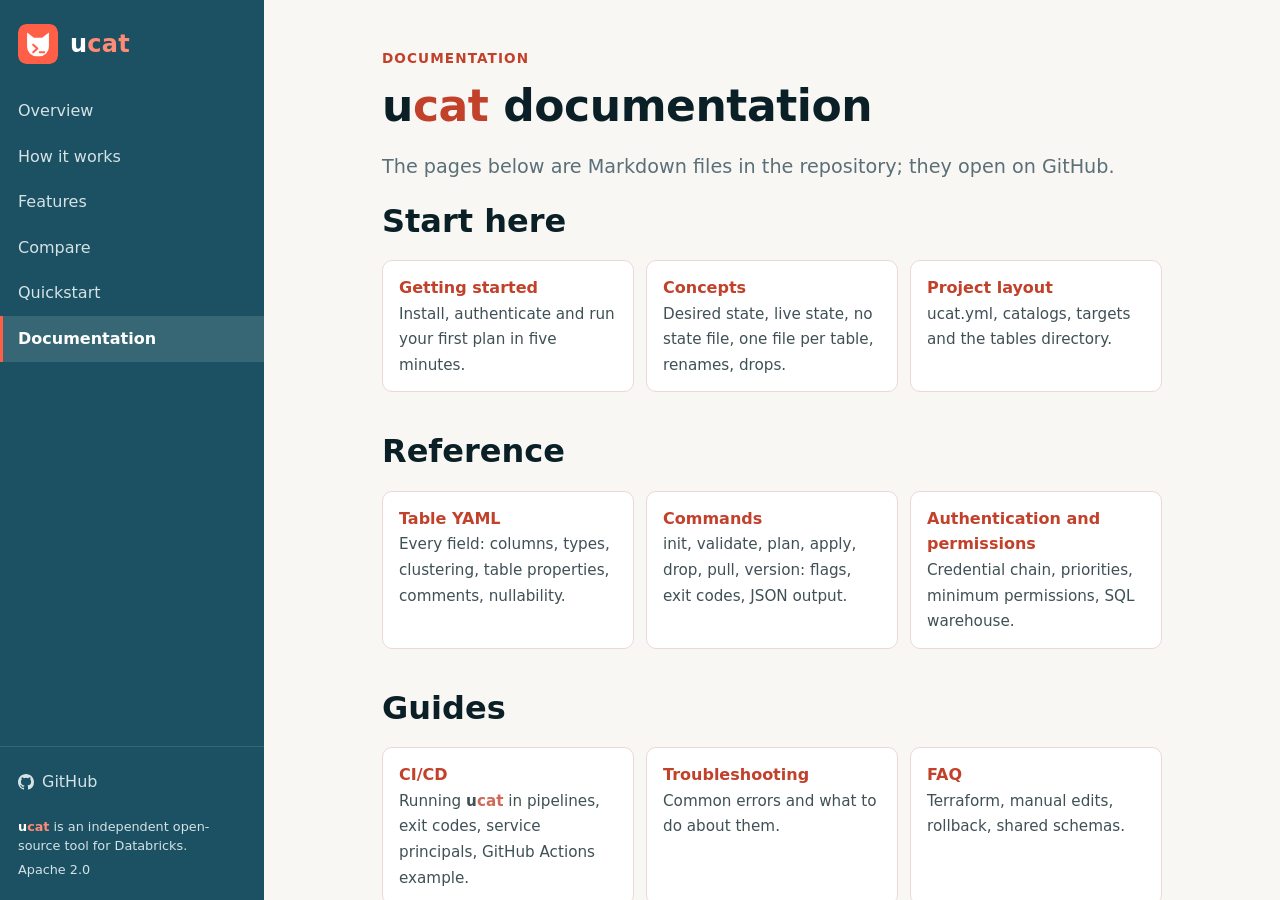
==== docs/documentation.html @ d8d9d3b6 "ucat v1.0.0" ====
<!doctype html>
<html lang="en">
<head>
  <meta charset="utf-8">
  <meta name="viewport" content="width=device-width, initial-scale=1">
  <title>Documentation - ucat</title>
  <meta name="description" content="ucat documentation: getting started, concepts, YAML reference, commands, authentication, CI/CD, limitations.">
  <script>document.documentElement.className = "js";</script>
  <link rel="stylesheet" href="assets/style.css">
  <link rel="icon" type="image/svg+xml" href="assets/favicon.svg">
</head>
<body>
  <a class="skip" href="#main">Skip to content</a>
  <div class="shell">
    <aside class="sidebar">
      <div class="sb-head">
        <a class="brand" href="index.html#overview"><img src="assets/ucat-icon-tile.svg" width="40" height="40" alt=""><span class="wm">u<span>cat</span></span></a>
        <button class="menu-btn" type="button" aria-expanded="false" aria-controls="menu">Menu</button>
      </div>
      <nav id="menu" aria-label="Main">
        <ul>
          <li><a class="item" href="index.html#overview">Overview</a></li>
          <li><a class="item" href="index.html#how-it-works">How it works</a></li>
          <li><a class="item" href="index.html#features">Features</a></li>
          <li><a class="item" href="index.html#compare">Compare</a></li>
          <li><a class="item" href="index.html#quickstart">Quickstart</a></li>
          <li><a class="item" href="documentation.html" aria-current="page" data-keep>Documentation</a></li>
        </ul>
        <div class="sb-foot">
          <ul>
            <li><a class="item" href="https://github.com/ninilich/ucat"><svg class="sb-ico" width="16" height="16" viewBox="0 0 16 16" aria-hidden="true" focusable="false"><path d="M8 0C3.58 0 0 3.58 0 8c0 3.54 2.29 6.53 5.47 7.59.4.07.55-.17.55-.38 0-.19-.01-.82-.01-1.49-2.01.37-2.53-.49-2.69-.94-.09-.23-.48-.94-.82-1.13-.28-.15-.68-.52-.01-.53.63-.01 1.08.58 1.23.82.72 1.21 1.87.87 2.33.66.07-.52.28-.87.51-1.07-1.78-.2-3.64-.89-3.64-3.95 0-.87.31-1.59.82-2.15-.08-.2-.36-1.02.08-2.12 0 0 .67-.21 2.2.82a7.6 7.6 0 0 1 4 0c1.53-1.04 2.2-.82 2.2-.82.44 1.1.16 1.92.08 2.12.51.56.82 1.27.82 2.15 0 3.07-1.87 3.75-3.65 3.95.29.25.54.73.54 1.48 0 1.07-.01 1.93-.01 2.2 0 .21.15.46.55.38A8.01 8.01 0 0 0 16 8c0-4.42-3.58-8-8-8z"/></svg>GitHub</a></li>
          </ul>
          <p class="sb-legal"><span class="uc">u<span>cat</span></span> is an independent open-source tool for Databricks.<span>Apache 2.0</span></p>
        </div>
      </nav>
    </aside>

    <main id="main">
    <section class="panel" id="documentation" data-title="Documentation">
              <p class="eyebrow">Documentation</p>
        <h1 tabindex="-1"><span class="uc">u<span>cat</span></span> documentation</h1>
        <p class="lead">The pages below are Markdown files in the repository; they open on GitHub.</p>

        <h2>Start here</h2>
        <ul class="doclist">
          <li><a href="https://github.com/ninilich/ucat/blob/main/docs/getting-started.md"><strong>Getting started</strong><span>Install, authenticate and run your first plan in five minutes.</span></a></li>
          <li><a href="https://github.com/ninilich/ucat/blob/main/docs/concepts.md"><strong>Concepts</strong><span>Desired state, live state, no state file, one file per table, renames, drops.</span></a></li>
          <li><a href="https://github.com/ninilich/ucat/blob/main/docs/project-layout.md"><strong>Project layout</strong><span>ucat.yml, catalogs, targets and the tables directory.</span></a></li>
        </ul>

        <h2 class="docgroup">Reference</h2>
        <ul class="doclist">
          <li><a href="https://github.com/ninilich/ucat/blob/main/docs/table-yaml.md"><strong>Table YAML</strong><span>Every field: columns, types, clustering, table properties, comments, nullability.</span></a></li>
          <li><a href="https://github.com/ninilich/ucat/blob/main/docs/commands.md"><strong>Commands</strong><span>init, validate, plan, apply, drop, pull, version: flags, exit codes, JSON output.</span></a></li>
          <li><a href="https://github.com/ninilich/ucat/blob/main/docs/authentication.md"><strong>Authentication and permissions</strong><span>Credential chain, priorities, minimum permissions, SQL warehouse.</span></a></li>
        </ul>

        <h2 class="docgroup">Guides</h2>
        <ul class="doclist">
          <li><a href="https://github.com/ninilich/ucat/blob/main/docs/ci-cd.md"><strong>CI/CD</strong><span>Running <span class="uc">u<span>cat</span></span> in pipelines, exit codes, service principals, GitHub Actions example.</span></a></li>
          <li><a href="https://github.com/ninilich/ucat/blob/main/docs/troubleshooting.md"><strong>Troubleshooting</strong><span>Common errors and what to do about them.</span></a></li>
          <li><a href="https://github.com/ninilich/ucat/blob/main/docs/faq.md"><strong>FAQ</strong><span>Terraform, manual edits, rollback, shared schemas.</span></a></li>
          <li><a href="index.html#compare"><strong>Comparison</strong><span><span class="uc">u<span>cat</span></span> next to Terraform, Bundles and Lakeflow, dbt, Atlas and notebooks.</span></a></li>
        </ul>

        <h2 class="docgroup">Limits and project</h2>
        <ul class="doclist">
          <li><a href="https://github.com/ninilich/ucat/blob/main/docs/limitations.md"><strong>Limitations</strong><span>What v1 does and does not do.</span></a></li>
          <li><a href="https://github.com/ninilich/ucat/blob/main/ROADMAP.md"><strong>Roadmap</strong><span>What is planned after v1 and how priorities are set.</span></a></li>
          <li><a href="https://github.com/ninilich/ucat/blob/main/CONTRIBUTING.md"><strong>Contributing</strong><span>How to build, test and send a change; the architecture is in docs/contributing.</span></a></li>
        </ul>
    </section>
    </main>
  </div>
  <script src="assets/site.js"></script>
</body>
</html>
---- docs/assets/style.css ----
/* ucat site: one stylesheet for all pages. Light theme only, no external fonts. */
:root {
  --coral: #FF5F46;
  --pink: #FABFBA;
  --blush: #F8DEDC;
  --coral-text: #C2412B;
  --teal: #1B5162;
  --teal-2: #2A6A7E;
  --teal-deep: #103642;
  --slate: #618794;
  --green: #1F7A5C;
  --blue: #2272B4;
  --oat: #F9F7F4;
  --ink: #0B2026;
  --muted: #5A6F77;
  --line: #EAD9D6;
  --surface: #FFFFFF;
  --side-ink: #FFFFFF;
  --side-muted: #D5E2E6;
  --sidew: 264px;
  --maxw: 860px;
}

* { box-sizing: border-box; }
html { color-scheme: light; }
body {
  margin: 0;
  background: var(--oat);
  color: var(--ink);
  font: 16px/1.6 system-ui, -apple-system, "Segoe UI", Roboto, sans-serif;
}
a { color: var(--coral-text); }
a:hover { text-decoration-thickness: 2px; }
:focus-visible { outline: 3px solid var(--blue); outline-offset: 2px; border-radius: 3px; }
code, pre { font-family: ui-monospace, SFMono-Regular, Menlo, Consolas, monospace; }
code { background: rgba(194, 65, 43, 0.09); padding: 0.1em 0.35em; border-radius: 4px; font-size: 0.92em; }
pre {
  background: var(--teal-deep); color: #E8EEF0;
  padding: 16px 18px; border-radius: 8px; overflow-x: auto;
  font-size: 0.9rem; line-height: 1.5; max-width: 100%;
}
pre code { background: none; padding: 0; color: inherit; }
img { max-width: 100%; height: auto; }

.skip { position: absolute; left: 8px; top: -60px; z-index: 100; background: var(--ink); color: #fff; padding: 8px 14px; border-radius: 6px; }
.skip:focus { top: 8px; }

/* shell: sidebar + content */
.shell { display: block; }
.sidebar { background: var(--teal); color: var(--side-ink); }
.sb-head { display: flex; align-items: center; justify-content: space-between; padding: 16px 18px; }
.brand { display: inline-flex; align-items: center; gap: 12px; text-decoration: none; color: var(--side-ink); font-weight: 700; font-size: 1.5rem; letter-spacing: 0.01em; }
.brand img { display: block; border-radius: 8px; }
.brand .wm span { color: #FF8A75; } /* lighter coral: 3.8:1 on the teal sidebar */
.menu-btn {
  display: none; font: inherit; font-weight: 600; color: var(--side-ink);
  background: transparent; border: 1px solid var(--slate); border-radius: 8px; padding: 7px 14px; cursor: pointer;
}
.menu-btn:hover { background: var(--teal-2); }
.sidebar :focus-visible { outline-color: #fff; }
#menu { display: flex; flex-direction: column; padding: 4px 0 16px; }
#menu ul { list-style: none; margin: 0; padding: 0; }
#menu a.item {
  display: block; padding: 10px 18px 10px 15px; border-left: 3px solid transparent;
  color: var(--side-muted); text-decoration: none; font-size: 1rem;
}
#menu a.item:hover { background: rgba(255, 255, 255, 0.08); color: #fff; }
#menu a.item[aria-current="page"] { border-left-color: var(--coral); background: rgba(255, 255, 255, 0.12); color: #fff; font-weight: 700; }
.sb-foot { margin-top: 12px; padding-top: 12px; border-top: 1px solid var(--teal-2); }
.sb-legal { margin: 14px 18px 0; font-size: 0.8rem; line-height: 1.45; color: var(--side-muted); }
.sb-legal > span:not(.uc) { display: block; margin-top: 6px; }

/* content panels */
main { outline: none; }
.panel { max-width: var(--maxw); margin: 0 auto; padding: 48px 40px 64px; }
#compare.panel { max-width: 1180px; } /* the matrix needs the room: six tools and the criteria column */
.panel :is(h1, h2):focus { outline: none; }
.js .panel { display: none; }
.js .panel.active { display: block; animation: fade 0.2s ease-out; }
@keyframes fade { from { opacity: 0; transform: translateY(4px); } to { opacity: 1; transform: none; } }
.panel + .panel { border-top: 1px solid var(--line); }
.js .panel + .panel { border-top: none; }

h1, h2, h3 { line-height: 1.2; margin: 0 0 12px; }
h1 { font-size: clamp(2rem, 4.5vw, 2.75rem); letter-spacing: -0.01em; }
h2 { font-size: clamp(1.6rem, 3vw, 2rem); }
h3 { font-size: 1.1rem; }
.lead { font-size: 1.2rem; color: var(--muted); max-width: 40em; }
.eyebrow { color: var(--coral-text); font-weight: 700; font-size: 0.85rem; text-transform: uppercase; letter-spacing: 0.08em; margin: 0 0 8px; }
.sub { margin-top: 48px; padding-top: 32px; border-top: 1px solid var(--line); }

/* hero and mascot headers */
.hero { display: grid; grid-template-columns: 1fr 240px; gap: 32px; align-items: center; }
.hero img, .head-mascot img { display: block; }
.head-mascot { display: flex; align-items: center; justify-content: space-between; gap: 24px; }
.head-mascot > div { min-width: 0; }
.head-mascot img { flex: none; }
.actions { display: flex; gap: 12px; flex-wrap: wrap; margin-top: 24px; }
.btn {
  display: inline-block; padding: 10px 20px; border-radius: 8px; text-decoration: none;
  font-weight: 700; font-size: 1.2rem; border: 2px solid var(--coral);
}
.btn.primary { background: var(--coral); color: var(--ink); }
.btn.primary:hover { background: var(--pink); border-color: var(--pink); }
.btn.secondary { color: var(--coral-text); border-color: var(--coral-text); background: transparent; }
.btn.secondary:hover { background: var(--surface); }

.demo { margin-top: 32px; }
.demo img { max-width: 100%; border-radius: 8px; border: 1px solid var(--line); }
.placeholder { border: 2px dashed var(--pink); border-radius: 8px; padding: 40px 16px; text-align: center; color: var(--muted); background: var(--surface); }
/* the word "ucat" in running text: bold, two colours like the logo */
.uc { font-weight: 700; color: var(--ink); }
.uc span { color: var(--coral-text); }
.sidebar .uc { color: #fff; }
.sidebar .uc span { color: #FF8A75; }
.eyebrow { margin: 0 0 10px; font-size: 0.85rem; font-weight: 700; letter-spacing: 0.08em; text-transform: uppercase; color: var(--coral-text); }
.tagline { margin: 18px 0 0; font-size: 1.1rem; font-weight: 700; letter-spacing: 0.02em; color: var(--coral-text); }
.legal { margin-top: 40px; padding-top: 16px; border-top: 1px solid var(--line); font-size: 0.8rem; color: var(--muted); }

/* grids, steps, cards */
.grid { display: grid; gap: 16px; grid-template-columns: repeat(auto-fit, minmax(240px, 1fr)); margin-top: 20px; }
.card { background: var(--surface); border: 1px solid var(--line); border-radius: 10px; padding: 18px; }
.card p { margin: 0; color: var(--muted); }
.card.key { grid-column: 1 / -1; border-left: 4px solid var(--coral); }
.card.key h3 { font-size: 1.25rem; }
.feat-rows { margin-top: 20px; }
.feat { display: grid; grid-template-columns: 1fr; gap: 16px; align-items: center; padding: 22px 0; border-top: 1px solid var(--line); }
.feat:last-child { margin-bottom: 8px; }
.feat-text { border-left: 4px solid var(--coral); padding-left: 16px; }
.feat-text h3 { margin: 0 0 6px; font-size: 1.25rem; }
.feat-text p { margin: 0; color: var(--muted); }
.feat pre { margin: 0; font-size: 0.82rem; }
@media (min-width: 860px) {
  .feat { grid-template-columns: 1fr 1fr; gap: 32px; }
}
@media (min-width: 1100px) {
  .grid.features { grid-template-columns: repeat(3, 1fr); }
}
.card:hover { background: var(--blush); }
.card:hover p { color: var(--ink); }
.steps { counter-reset: step; list-style: none; padding: 0; margin: 20px 0 0; display: grid; gap: 16px; }
.steps li { counter-increment: step; background: var(--surface); border: 1px solid var(--line); border-radius: 10px; padding: 18px 18px 18px 64px; position: relative; min-width: 0; }
.steps li::before {
  content: counter(step); position: absolute; left: 18px; top: 16px;
  width: 32px; height: 32px; border-radius: 50%; background: var(--coral); color: var(--ink);
  display: grid; place-items: center; font-weight: 700; font-size: 1.15rem;
}
.steps li pre { margin: 10px 0 0; }

.steps li.has-cato { padding-right: 190px; min-height: 150px; }
.steps li .step-cato { position: absolute; right: 14px; bottom: 10px; width: 150px; height: 150px; }
.sb-ico { vertical-align: -3px; margin-right: 8px; fill: currentColor; }
.legal a { color: var(--coral-text); }
.legal .oss { display: block; margin-bottom: 6px; }

/* comparison matrix: a real table on wide screens, stacked blocks below 1200px. Nothing scrolls sideways. */
.tablewrap { margin-top: 20px; }
.matrix { border-collapse: separate; border-spacing: 0; width: 100%; background: var(--surface); font-size: 0.92rem; line-height: 1.45; }
.matrix th, .matrix td { text-align: left; vertical-align: top; overflow-wrap: anywhere; }
.matrix thead th { vertical-align: middle; font-weight: 700; line-height: 1.25; }
.matrix thead th .hn { font-size: 1rem; }
.matrix .sub2 { display: block; margin-top: 3px; font-size: 0.75rem; font-weight: 400; overflow-wrap: normal; }
.matrix th[scope="row"] { font-weight: 700; }
.matrix th.corner { background: var(--surface); }
.hd { display: inline-flex; align-items: center; gap: 6px; }
.hd .hn { min-width: 0; }
/* tool colours: header cells and the stacked-layout chips share them */
.c-ucat, td[data-tool="ucat"]::before { background: var(--teal); color: #fff; }
.c-tf, td[data-tool="Terraform"]::before { background: #7B42BC; color: #fff; }
.c-bl, td[data-tool="Bundles + Lakeflow"]::before { background: #1B3139; color: #fff; }
.c-dbt, td[data-tool="dbt"]::before { background: #FF694A; color: var(--ink); }
.c-atlas, td[data-tool="Atlas"]::before { background: #4E6B77; color: #fff; }
.c-nb, td[data-tool="Notebooks"]::before { background: #5F6B70; color: #fff; }
.matrix thead .c-ucat .uc, .matrix thead .c-ucat .uc span { color: #fff; }
.matrix thead .c-ucat .uc span { color: #FFB3A6; }
.matrix td::before { display: none; }
.matrix td.mkc { text-align: center; vertical-align: middle; }
.sr { position: absolute; width: 1px; height: 1px; overflow: hidden; clip: rect(0 0 0 0); white-space: nowrap; }
.mk { display: inline-block; font-size: 1.25rem; line-height: 1; font-style: normal; }
.mk-yes { color: var(--teal); }
.mk-part { color: var(--coral-text); }
.mk-no { color: var(--muted); }
.mkbtn { font: inherit; font-size: 1.25rem; line-height: 1; background: none; border: 0; padding: 4px 6px; cursor: help; border-radius: 6px; }
.mkbtn:hover { background: var(--blush); }
.tip {
  flex: none; width: 20px; height: 20px; padding: 0; border-radius: 50%; cursor: help;
  font: italic 700 0.78rem/1 Georgia, "Times New Roman", serif; display: inline-grid; place-items: center;
  background: transparent; color: inherit; border: 1.5px solid currentColor; opacity: 0.85;
}
.tip:hover, .tip[aria-expanded="true"] { opacity: 1; background: rgba(255, 255, 255, 0.22); }
.matrix th[scope="row"] .tip { color: var(--teal); }
.matrix th[scope="row"] .tip:hover, .matrix th[scope="row"] .tip[aria-expanded="true"] { background: var(--blush); }
.c-dbt .tip:hover, .c-dbt .tip[aria-expanded="true"] { background: rgba(11, 32, 38, 0.15); }
.matrix thead :focus-visible { outline-color: #fff; }
.matrix thead .c-dbt :focus-visible { outline-color: var(--ink); }
.tipbox {
  position: fixed; z-index: 60; left: 0; top: 0; width: max-content; max-width: min(340px, calc(100vw - 16px));
  background: var(--ink); color: #fff; padding: 10px 12px; border-radius: 8px; font-size: 0.88rem; line-height: 1.45;
  font-weight: 400; text-align: left; box-shadow: 0 8px 24px rgba(11, 32, 38, 0.3);
}
.tipbox[hidden] { display: none; }
.legend { margin: 12px 0 0; font-size: 0.9rem; color: var(--muted); }
.legend .mk { font-size: 1rem; margin-left: 10px; vertical-align: -1px; }
.legend .mk:first-child { margin-left: 0; }
.matrix .em, .cmp-blocks .em { font-weight: 700; text-decoration: underline; text-decoration-color: var(--coral); text-decoration-thickness: 2px; text-underline-offset: 3px; }
.cmp-blocks { margin-top: 36px; }
.cmp-blocks h3 { margin-top: 24px; }
.cmp-blocks h3:first-child { margin-top: 0; }
.cmp-blocks p, .cmp-blocks ul { margin: 0 0 10px; }
.cmp-blocks ul { padding-left: 1.3em; }
.cmp-blocks details.more { margin: 18px 0 0; border: 1px solid var(--line); border-radius: 8px; padding: 0 16px; }
.cmp-blocks details.more > summary { cursor: pointer; padding: 12px 0; font-weight: 600; }
.cmp-blocks details.more[open] > summary { border-bottom: 1px solid var(--line); margin-bottom: 12px; }
.cmp-blocks details.more p, .cmp-blocks details.more ul { font-size: 0.92rem; }
.cmp-blocks details.more > :last-child { margin-bottom: 14px; }
.cmp-blocks .foot { margin-top: 28px; padding-top: 14px; border-top: 1px solid var(--line); font-size: 0.8rem; color: var(--muted); }

/* wide: fit the panel, six equal tool columns */
@media (min-width: 1200px) {
  #compare.panel { max-width: 1180px; padding-left: 24px; padding-right: 24px; }
  .tablewrap { border: 1px solid var(--line); border-radius: 8px; overflow: hidden; }
  .matrix { table-layout: fixed; font-size: 0.85rem; line-height: 1.4; }
  .matrix th, .matrix td { padding: 8px 9px; border-right: 1px solid var(--line); border-bottom: 1px solid var(--line); }
  .matrix th.corner, .matrix th[scope="row"] { width: 170px; }
  .matrix th[scope="row"] .hn { font-size: 0.85rem; }
  .matrix thead th .hn { font-size: 0.92rem; }
  .matrix .sub2 { font-size: 0.68rem; }
  .matrix tr.last > * { border-bottom: 0; }
  .matrix tr > :last-child { border-right: 0; }
  .matrix td.u, .matrix th.c-ucat { border-left: 2px solid var(--teal); border-right: 2px solid var(--teal); }
  .matrix td.u { background: rgba(248, 222, 220, 0.5); }
  .matrix tr.last > td.u { border-bottom: 2px solid var(--teal); }
  .tip { width: 18px; height: 18px; font-size: 0.72rem; }
  .hd { gap: 5px; }
}

/* below 1200px: one block per criterion, one line per tool */
@media (max-width: 1199px) {
  .matrix, .matrix tbody { display: block; }
  .matrix thead { display: block; margin-bottom: 14px; }
  .matrix thead tr { display: flex; flex-wrap: wrap; gap: 6px; }
  .matrix thead th.corner { display: none; }
  .matrix thead th { display: block; padding: 6px 10px; border-radius: 999px; font-size: 0.85rem; }
  .matrix thead .hd { gap: 6px; }
  .matrix thead .hn { font-size: 0.85rem; }
  .matrix thead .sub2 { display: none; }
  .matrix tbody tr { display: block; background: var(--surface); border: 1px solid var(--line); border-radius: 10px; padding: 12px 14px; margin-bottom: 12px; }
  .matrix th[scope="row"] { display: block; padding: 0 0 8px; margin-bottom: 4px; border-bottom: 1px solid var(--line); }
  .matrix td { display: flex; align-items: flex-start; gap: 10px; padding: 7px 8px; border-radius: 6px; }
  .matrix td.mkc { text-align: left; align-items: center; }
  .matrix td::before {
    content: attr(data-tool); display: block; flex: none; width: 8.6rem; padding: 2px 8px; border-radius: 999px;
    font-size: 0.78rem; font-weight: 700; line-height: 1.35; text-align: center;
  }
  .matrix td.u { background: rgba(248, 222, 220, 0.6); }
  .matrix .mkbtn { padding: 0 4px; }
}

/* docs list */
.docgroup { margin: 40px 0 0; }
.doclist { list-style: none; padding: 0; margin: 20px 0 0; display: grid; gap: 12px; grid-template-columns: repeat(auto-fit, minmax(240px, 1fr)); }
.doclist a { display: block; height: 100%; background: var(--surface); border: 1px solid var(--line); border-radius: 10px; padding: 14px 16px; text-decoration: none; color: var(--ink); }
.doclist a:hover { border-color: var(--coral); background: var(--blush); }
.doclist strong { display: block; color: var(--coral-text); }
.doclist a > span { color: var(--ink); opacity: .78; font-size: 0.95rem; }

/* desktop: fixed sidebar, only the panel area scrolls */
@media (min-width: 900px) {
  body { overflow: hidden; }
  .sidebar { position: fixed; inset: 0 auto 0 0; width: var(--sidew); overflow-y: auto; }
  .sb-head { padding: 24px 18px 20px; }
  #menu { min-height: calc(100vh - 88px); }
  .sb-foot { margin-top: auto; }
  main { margin-left: var(--sidew); height: 100vh; overflow-y: auto; }
}

/* mobile: sticky top bar with drawer */
@media (max-width: 899px) {
  .js .sidebar { position: sticky; top: 0; z-index: 20; }
  .sb-head { padding: 10px 16px; }
  .brand { font-size: 1.3rem; }
  .js .menu-btn { display: inline-block; }
  .js #menu { display: none; position: absolute; top: 100%; left: 0; right: 0; background: var(--teal); max-height: calc(100vh - 64px); overflow-y: auto; border-top: 1px solid var(--teal-2); box-shadow: 0 12px 24px rgba(11, 32, 38, 0.3); }
  .js .sidebar.open #menu { display: flex; }
  .panel { padding: 32px 16px 48px; scroll-margin-top: 64px; }
  .hero { grid-template-columns: 1fr; }
  .hero img { order: 2; width: 200px; height: 200px; }
  .head-mascot img { width: 110px; height: 110px; }
  .steps li .step-cato { width: 120px; height: 120px; }
  .btn { font-size: 1.1rem; }
}
@media (max-width: 480px) {
  .head-mascot { align-items: flex-start; }
  .head-mascot img { width: 84px; height: 84px; }
  .steps li { padding-left: 56px; }
  .steps li.has-cato { padding-right: 18px; padding-bottom: 130px; min-height: 0; }
  .steps li .step-cato { width: 110px; height: 110px; }
  .steps li::before { left: 14px; }
}
@media (prefers-reduced-motion: reduce) {
  .js .panel.active { animation: none; }
  * { scroll-behavior: auto !important; transition: none !important; }
}
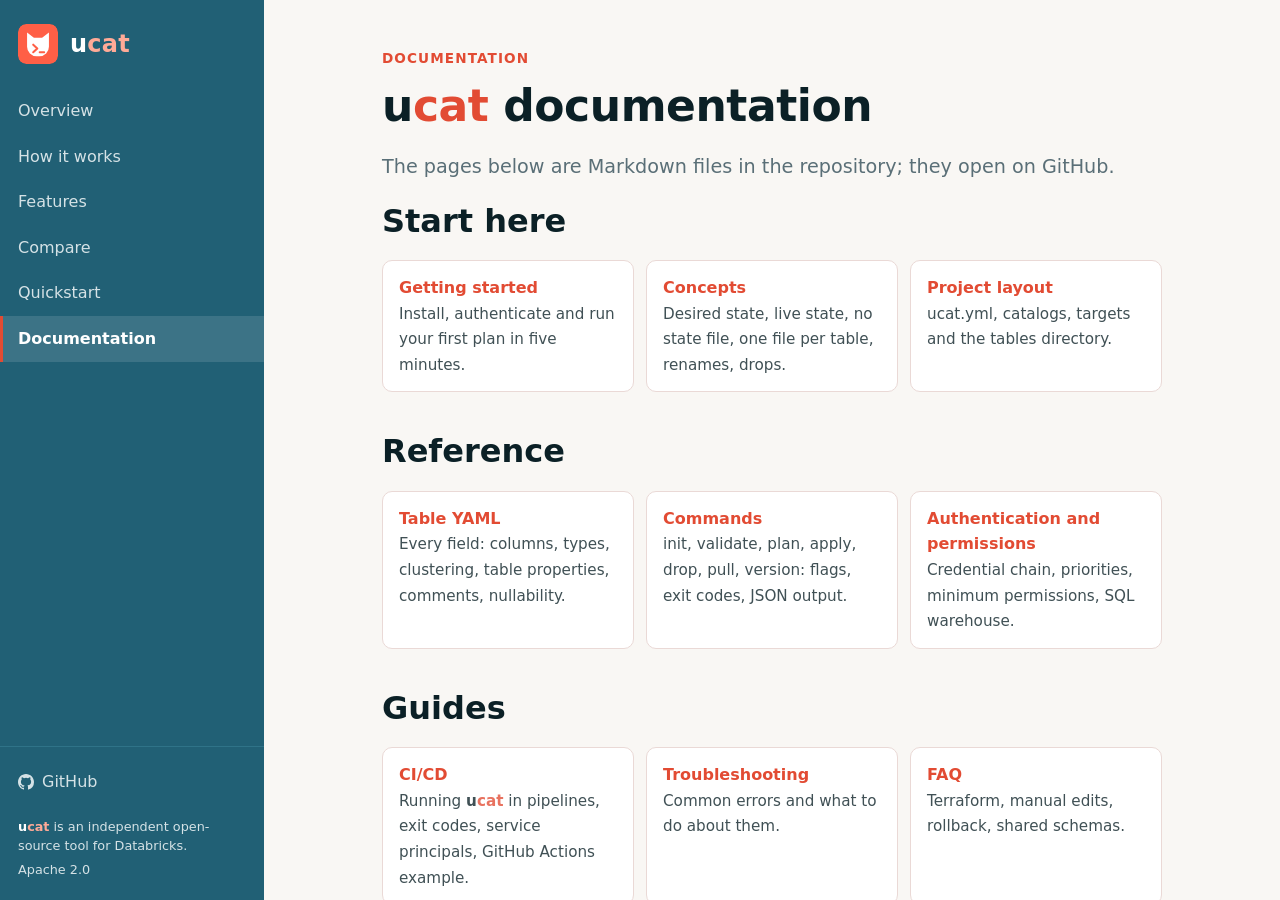
==== commit a063c4cf: "docs: add Cloudflare Web Analytics to the site A cookie-free visitor counter on the landing page and" ====
--- a/docs/documentation.html
+++ b/docs/documentation.html
@@ -73,5 +73,6 @@
     </main>
   </div>
   <script src="assets/site.js"></script>
+<!-- Cloudflare Web Analytics --><script type='module' src='https://static.cloudflareinsights.com/beacon.min.js' data-cf-beacon='{"token": "ea45c679526c4602862a00fd9deb9301"}'></script><!-- End Cloudflare Web Analytics -->
 </body>
 </html>
--- a/docs/assets/style.css
+++ b/docs/assets/style.css
@@ -1,12 +1,12 @@
 /* ucat site: one stylesheet for all pages. Light theme only, no external fonts. */
 :root {
-  --coral: #FF5F46;
+  --coral: #E24B33;
   --pink: #FABFBA;
   --blush: #F8DEDC;
-  --coral-text: #C2412B;
-  --teal: #1B5162;
-  --teal-2: #2A6A7E;
-  --teal-deep: #103642;
+  --coral-text: #E24B33;
+  --teal: #216075;
+  --teal-2: #2F7388;
+  --teal-deep: #1A4C5F;
   --slate: #618794;
   --green: #1F7A5C;
   --blue: #2272B4;
@@ -33,7 +33,7 @@
 a:hover { text-decoration-thickness: 2px; }
 :focus-visible { outline: 3px solid var(--blue); outline-offset: 2px; border-radius: 3px; }
 code, pre { font-family: ui-monospace, SFMono-Regular, Menlo, Consolas, monospace; }
-code { background: rgba(194, 65, 43, 0.09); padding: 0.1em 0.35em; border-radius: 4px; font-size: 0.92em; }
+code { background: rgba(226, 75, 51, 0.09); padding: 0.1em 0.35em; border-radius: 4px; font-size: 0.92em; }
 pre {
   background: var(--teal-deep); color: #E8EEF0;
   padding: 16px 18px; border-radius: 8px; overflow-x: auto;
@@ -51,7 +51,7 @@
 .sb-head { display: flex; align-items: center; justify-content: space-between; padding: 16px 18px; }
 .brand { display: inline-flex; align-items: center; gap: 12px; text-decoration: none; color: var(--side-ink); font-weight: 700; font-size: 1.5rem; letter-spacing: 0.01em; }
 .brand img { display: block; border-radius: 8px; }
-.brand .wm span { color: #FF8A75; } /* lighter coral: 3.8:1 on the teal sidebar */
+.brand .wm span { color: #FFAA97; } /* lighter coral: 3.8:1 on the teal sidebar */
 .menu-btn {
   display: none; font: inherit; font-weight: 600; color: var(--side-ink);
   background: transparent; border: 1px solid var(--slate); border-radius: 8px; padding: 7px 14px; cursor: pointer;
@@ -73,7 +73,7 @@
 /* content panels */
 main { outline: none; }
 .panel { max-width: var(--maxw); margin: 0 auto; padding: 48px 40px 64px; }
-#compare.panel { max-width: 1180px; } /* the matrix needs the room: six tools and the criteria column */
+#compare.panel { max-width: 1240px; } /* the matrix needs the room: seven tools and the criteria column */
 .panel :is(h1, h2):focus { outline: none; }
 .js .panel { display: none; }
 .js .panel.active { display: block; animation: fade 0.2s ease-out; }
@@ -100,7 +100,7 @@
   display: inline-block; padding: 10px 20px; border-radius: 8px; text-decoration: none;
   font-weight: 700; font-size: 1.2rem; border: 2px solid var(--coral);
 }
-.btn.primary { background: var(--coral); color: var(--ink); }
+.btn.primary { background: var(--coral); color: #fff; }
 .btn.primary:hover { background: var(--pink); border-color: var(--pink); }
 .btn.secondary { color: var(--coral-text); border-color: var(--coral-text); background: transparent; }
 .btn.secondary:hover { background: var(--surface); }
@@ -112,9 +112,14 @@
 .uc { font-weight: 700; color: var(--ink); }
 .uc span { color: var(--coral-text); }
 .sidebar .uc { color: #fff; }
-.sidebar .uc span { color: #FF8A75; }
+.sidebar .uc span { color: #FFAA97; }
 .eyebrow { margin: 0 0 10px; font-size: 0.85rem; font-weight: 700; letter-spacing: 0.08em; text-transform: uppercase; color: var(--coral-text); }
 .tagline { margin: 18px 0 0; font-size: 1.1rem; font-weight: 700; letter-spacing: 0.02em; color: var(--coral-text); }
+.trust { list-style: none; margin: 28px 0 0; padding: 12px 16px; display: flex; flex-wrap: wrap; gap: 6px 22px; border: 1px solid var(--line); border-radius: 10px; background: var(--surface); font-size: 0.9rem; }
+.trust li { display: flex; align-items: center; gap: 8px; }
+.trust li::before { content: ""; width: 8px; height: 8px; border-radius: 50%; background: var(--green); flex: none; }
+.trust a { color: var(--ink); text-decoration: none; border-bottom: 1px solid var(--line); }
+.trust a:hover, .trust a:focus-visible { color: var(--coral-text); border-bottom-color: var(--coral-text); }
 .legal { margin-top: 40px; padding-top: 16px; border-top: 1px solid var(--line); font-size: 0.8rem; color: var(--muted); }
 
 /* grids, steps, cards */
@@ -142,7 +147,7 @@
 .steps li { counter-increment: step; background: var(--surface); border: 1px solid var(--line); border-radius: 10px; padding: 18px 18px 18px 64px; position: relative; min-width: 0; }
 .steps li::before {
   content: counter(step); position: absolute; left: 18px; top: 16px;
-  width: 32px; height: 32px; border-radius: 50%; background: var(--coral); color: var(--ink);
+  width: 32px; height: 32px; border-radius: 50%; background: var(--coral); color: #fff;
   display: grid; place-items: center; font-weight: 700; font-size: 1.15rem;
 }
 .steps li pre { margin: 10px 0 0; }
@@ -170,6 +175,7 @@
 .c-bl, td[data-tool="Bundles + Lakeflow"]::before { background: #1B3139; color: #fff; }
 .c-dbt, td[data-tool="dbt"]::before { background: #FF694A; color: var(--ink); }
 .c-atlas, td[data-tool="Atlas"]::before { background: #4E6B77; color: #fff; }
+.c-lb, td[data-tool="Liquibase"]::before { background: #2962FF; color: #fff; }
 .c-nb, td[data-tool="Notebooks"]::before { background: #5F6B70; color: #fff; }
 .matrix thead .c-ucat .uc, .matrix thead .c-ucat .uc span { color: #fff; }
 .matrix thead .c-ucat .uc span { color: #FFB3A6; }
@@ -215,7 +221,7 @@
 .cmp-blocks details.more > :last-child { margin-bottom: 14px; }
 .cmp-blocks .foot { margin-top: 28px; padding-top: 14px; border-top: 1px solid var(--line); font-size: 0.8rem; color: var(--muted); }
 
-/* wide: fit the panel, six equal tool columns */
+/* wide: fit the panel, seven equal tool columns */
 @media (min-width: 1200px) {
   #compare.panel { max-width: 1180px; padding-left: 24px; padding-right: 24px; }
   .tablewrap { border: 1px solid var(--line); border-radius: 8px; overflow: hidden; }
@@ -256,6 +262,59 @@
   .matrix .mkbtn { padding: 0 4px; }
 }
 
+/* where ucat fits: the puzzle, the ownership text, the positioning map and the tabs of the comparison */
+.piece { margin-top: 36px; }
+.piece-lead { font-size: 1.2rem; max-width: 40em; }
+.h-owns { margin-top: 28px; font-size: 1.25rem; }
+.fit-puzzle { margin: 24px 0 8px; }
+.fit-puzzle img { display: block; width: 100%; max-width: 560px; height: auto; margin: 0 auto; }
+.fit-puzzle figcaption { margin-top: 10px; text-align: center; color: var(--muted); }
+.kk { display: inline-flex; align-items: center; gap: 6px; margin-left: 14px; font-size: 0.9rem; }
+.kk:first-of-type { margin-left: 0; }
+.kk::before { content: ""; width: 12px; height: 12px; border-radius: 3px; flex: none; }
+.kk.none::before { background: var(--green); border-radius: 50%; }
+.kk.hist::before { background: #9A5B00; border-radius: 2px; }
+.kk.state::before { background: #6B4FA0; border-radius: 0; clip-path: polygon(50% 0, 100% 50%, 50% 100%, 0 50%); width: 14px; height: 14px; }
+.map-key { margin: 6px 0 0; text-align: center; color: var(--muted); }
+.map-key strong { display: block; margin: 0 0 4px; color: var(--ink); }
+.note { font-size: 0.9rem; color: var(--muted); }
+
+.seg { display: none; }
+.js .seg { display: flex; width: max-content; max-width: 100%; margin: 24px auto 0; padding: 4px; gap: 4px; background: var(--surface); border: 1px solid var(--line); border-radius: 999px; }
+.seg button { font: inherit; font-weight: 600; white-space: nowrap; padding: 8px 18px; border: 0; border-radius: 999px; background: transparent; color: var(--ink); cursor: pointer; }
+.seg button:hover { background: var(--blush); }
+.seg button[aria-selected="true"] { background: var(--teal); color: #fff; }
+@media (max-width: 480px) { .seg button { padding: 8px 12px; font-size: 0.95rem; } }
+.js-only { display: none; }
+.js .js-only { display: inline; }
+.fit-view { margin-top: 20px; }
+.mapwrap { max-width: 560px; margin: 0 auto; }
+.mapwrap svg { display: block; width: 100%; height: auto; background: var(--surface); border: 1px solid var(--line); border-radius: 8px; }
+.map-foot { max-width: 560px; margin: 8px auto 0; font-size: 0.92rem; color: var(--muted); text-align: center; }
+.map-foot p { margin: 8px 0 0; }
+.map-foot .small { font-size: 0.82rem; }
+.mp-frame { fill: none; stroke: var(--line); stroke-width: 1.2; }
+.mp-hl { fill: #EAF6EF; }
+.mp-grid { fill: none; stroke: #DDD0CD; stroke-width: 1; }
+.mp-ax { fill: none; stroke: #B9A9A6; stroke-width: 1.4; }
+.mp-arrh { fill: #B9A9A6; }
+.mp-chip { fill: #4E6B77; }
+.mp-chip-t { font-size: 11px; font-weight: 700; letter-spacing: 0.8px; fill: #fff; }
+.mp-axt { font-size: 11px; fill: var(--muted); }
+.mp-ko { stroke: var(--surface); stroke-width: 8px; paint-order: stroke; stroke-linejoin: round; }
+.mp-t { cursor: default; outline: none; }
+.mp-t:hover .mp-n, .mp-t:focus .mp-n { text-decoration: underline; }
+.mp-t:focus-visible .mp-dot { stroke: var(--teal-deep); stroke-width: 2.5; }
+.mp-why { max-width: 560px; margin: 8px auto 0; min-height: 2.8em; font-size: 0.92rem; color: var(--muted); text-align: center; }
+.mp-none .mp-dot { fill: var(--green); stroke: #fff; stroke-width: 1.5; }
+.mp-hist .mp-dot { fill: #9A5B00; stroke: #fff; stroke-width: 1.5; }
+.mp-state .mp-dot { fill: #6B4FA0; stroke: #fff; stroke-width: 1.5; }
+.mp-halo { fill: #F8DEDC; }
+.mp-ring { fill: none; stroke: var(--green); stroke-width: 2.5; }
+.mp-n { font-size: 16px; font-weight: 700; fill: var(--ink); }
+.mp-nu { font-size: 18px; fill: var(--teal-deep); }
+@media (max-width: 480px) { .mp-n { font-size: 19px; } .mp-nu { font-size: 21px; } .mp-chip-t { font-size: 14px; } .mp-axt { font-size: 13.5px; } }
+
 /* docs list */
 .docgroup { margin: 40px 0 0; }
 .doclist { list-style: none; padding: 0; margin: 20px 0 0; display: grid; gap: 12px; grid-template-columns: repeat(auto-fit, minmax(240px, 1fr)); }
@@ -284,7 +343,7 @@
   .js .sidebar.open #menu { display: flex; }
   .panel { padding: 32px 16px 48px; scroll-margin-top: 64px; }
   .hero { grid-template-columns: 1fr; }
-  .hero img { order: 2; width: 200px; height: 200px; }
+  .hero > img { display: none; }
   .head-mascot img { width: 110px; height: 110px; }
   .steps li .step-cato { width: 120px; height: 120px; }
   .btn { font-size: 1.1rem; }
